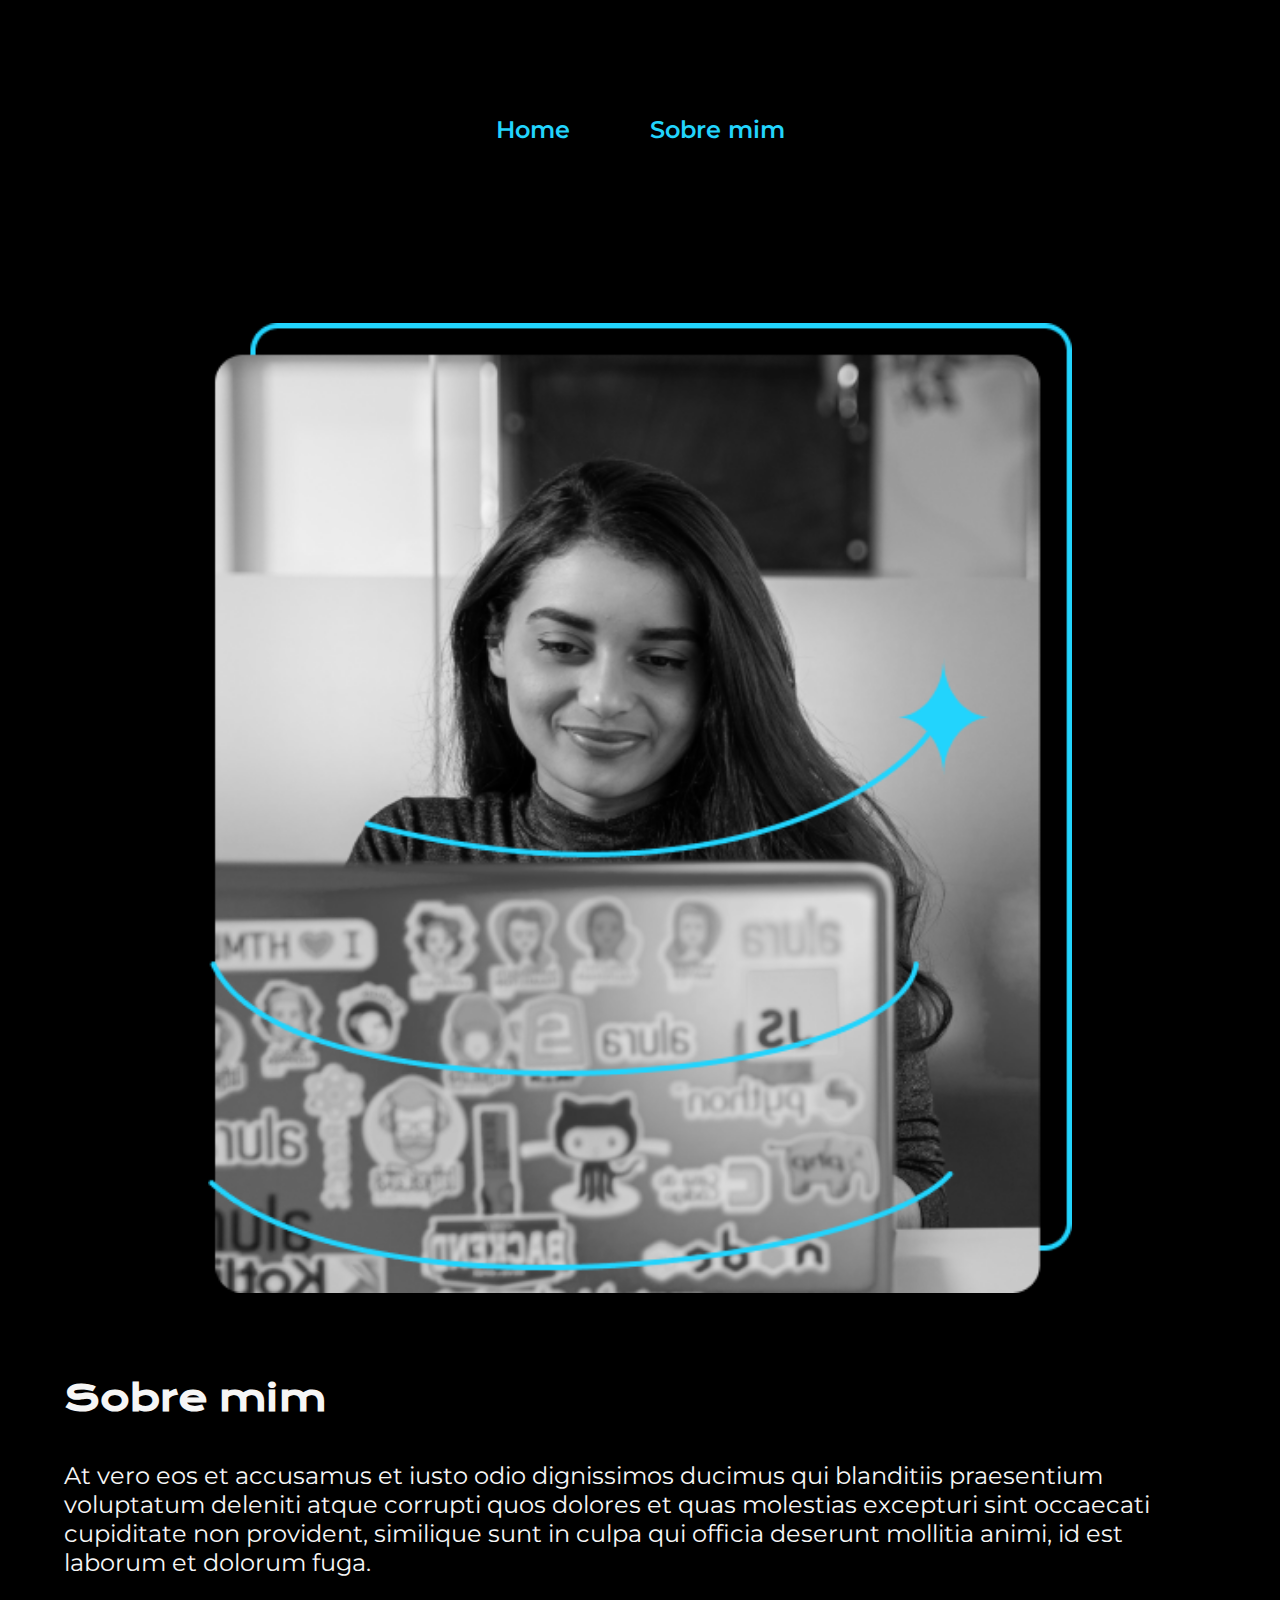
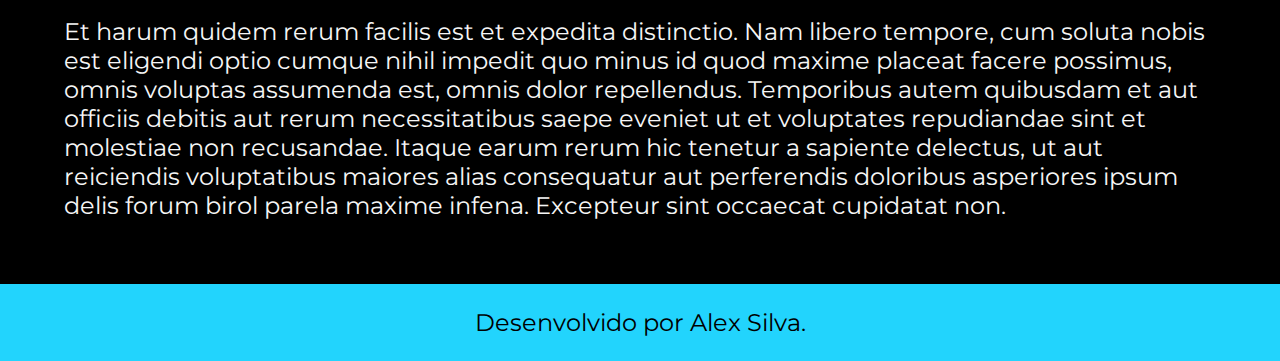
==== about.html @ 1c831cad "Primeiro projeto" ====
<!DOCTYPE html>
<html lang="pt-br">
<head>
    <meta charset="UTF-8">
    <meta http-equiv="X-UA-Compatible" content="IE=edge">
    <meta name="viewport" content="width=device-width, initial-scale=1.0">
    <title>Sobre mim</title>
    <link rel="stylesheet" href="./styles/style.css">
</head>
<body>
    <header class="cabecalho">
        <nav class="cabecalho__menu">
            <a class="cabecalho__menu__link" href="index.html">Home</a>
            <a class="cabecalho__menu__link"href="about.html">Sobre mim</a>
        </nav>
    </header>
    <main class="apresentacao">
        <section class="apresentacao__conteudo">
            <h1 class="apresentacao__conteudo__titulo">Sobre mim</h1>
            <p class="apresentacao__conteudo__texto">At vero eos et accusamus et iusto odio dignissimos ducimus qui blanditiis praesentium voluptatum deleniti atque corrupti quos dolores et quas molestias excepturi sint occaecati cupiditate non provident, similique sunt in culpa qui officia deserunt mollitia animi, id est laborum et dolorum fuga.</p>
            <p class="apresentacao__conteudo__texto">Et harum quidem rerum facilis est et expedita distinctio. Nam libero tempore, cum soluta nobis est eligendi optio cumque nihil impedit quo minus id quod maxime placeat facere possimus, omnis voluptas assumenda est, omnis dolor repellendus. Temporibus autem quibusdam et aut officiis debitis aut rerum necessitatibus saepe eveniet ut et voluptates repudiandae sint et molestiae non recusandae. Itaque earum rerum hic tenetur a sapiente delectus, ut aut reiciendis voluptatibus maiores alias consequatur aut perferendis doloribus asperiores ipsum delis forum birol parela maxime infena. Excepteur sint occaecat cupidatat non.</p>
        </section>
        <img class="apresentacao__imagem" alt="Imagem da Joana Santos programando" src="./assets/Imagem.png">
    </main>
    <footer class="rodape"><p>Desenvolvido por Alex Silva.</p></footer>
</body>
</html>
---- styles/style.css ----
@import url('https://fonts.googleapis.com/css2?family=Krona+One&family=Montserrat:wght@400;600&display=swap');

:root {
    --cor-primaria: #000000;
    --cor-secundaria: #F6F6F6;
    --cor-terciaria: #22D4FD;
    --cor-hover: #272727;
    
    --fonte-primaria: 'Krona One', sans-serif;
    --fonte-secundaria: 'montserrat', sans-serif;
}

* {
    margin: 0;
    padding: 0;
}

body {
    box-sizing: border-box;
    background-color: var(--cor-primaria);
    color: var(--cor-secundaria);
}

.cabecalho {
    padding: 2% 0% 0% 15%;
}

.cabecalho__menu {
    display: flex;
    gap: 80px;
}

.cabecalho__menu__link {
    font-family: var(--fonte-secundaria);
    font-size: 1.5rem;
    font-weight: 600;
    color: var(--cor-terciaria);
    text-decoration: none;
}

.apresentacao {
    padding: 5% 15%;
    display: flex;
    justify-content: space-between;
    align-items: center;
    gap: 82px;
}

.apresentacao__conteudo {
    width: 50%;
    display: flex;
    flex-direction: column;
    gap: 40px;
}

.apresentacao__conteudo__titulo {
    font-size: 2.25rem;
    font-family: var(--fonte-primaria);
}

.titulo-destaque {
    color: var(--cor-terciaria);
}

.apresentacao__conteudo__texto {
    font-size: 1.5rem;
    font-family: var(--fonte-secundaria);
}

.apresentacao__links {
    display: flex;
    flex-direction: column;
    justify-content: space-between;
    align-items: center;
    gap: 32px;

}

.apresentacao__links__subtitulo{
    font-family: var(--fonte-primaria);
    font-size: 1.5rem;
    font-weight: 400;
}

.apresentacao__links__navegacao {
    display: flex;
    justify-content: center;
    gap: 16px;
    border: 2px solid var(--cor-terciaria);
    width: 50%;
    text-align: center;
    border-radius: 8px;
    font-size: 1.5rem;
    font-weight: 600;
    padding: 27px 0;
    text-decoration: none;
    color: var(--cor-secundaria);
    font-family: var(--fonte-secundaria);
}

.apresentacao__links__navegacao:hover{
    background-color: var(--cor-hover);
    padding: 27px;
}

.apresentacao__imagem {
    width: 50%;
}

.rodape {
    padding: 24px;
    color: var(--cor-primaria);
    background-color: var(--cor-terciaria);
    text-align: center;
    font-family: var(--fonte-secundaria);
    font-size: 1.5rem;
    font-weight: 400;
}

@media (max-width: 1280px) {
    .cabecalho{
        padding: 9%;
    }

    .cabecalho__menu {
        justify-content: center;
    }

    .apresentacao{
    flex-direction: column-reverse;
    padding: 5%;
    }

    .apresentacao__conteudo{
        width: auto;
    }

    .apresentacao__imagem {
        width: 75%;
    }
}
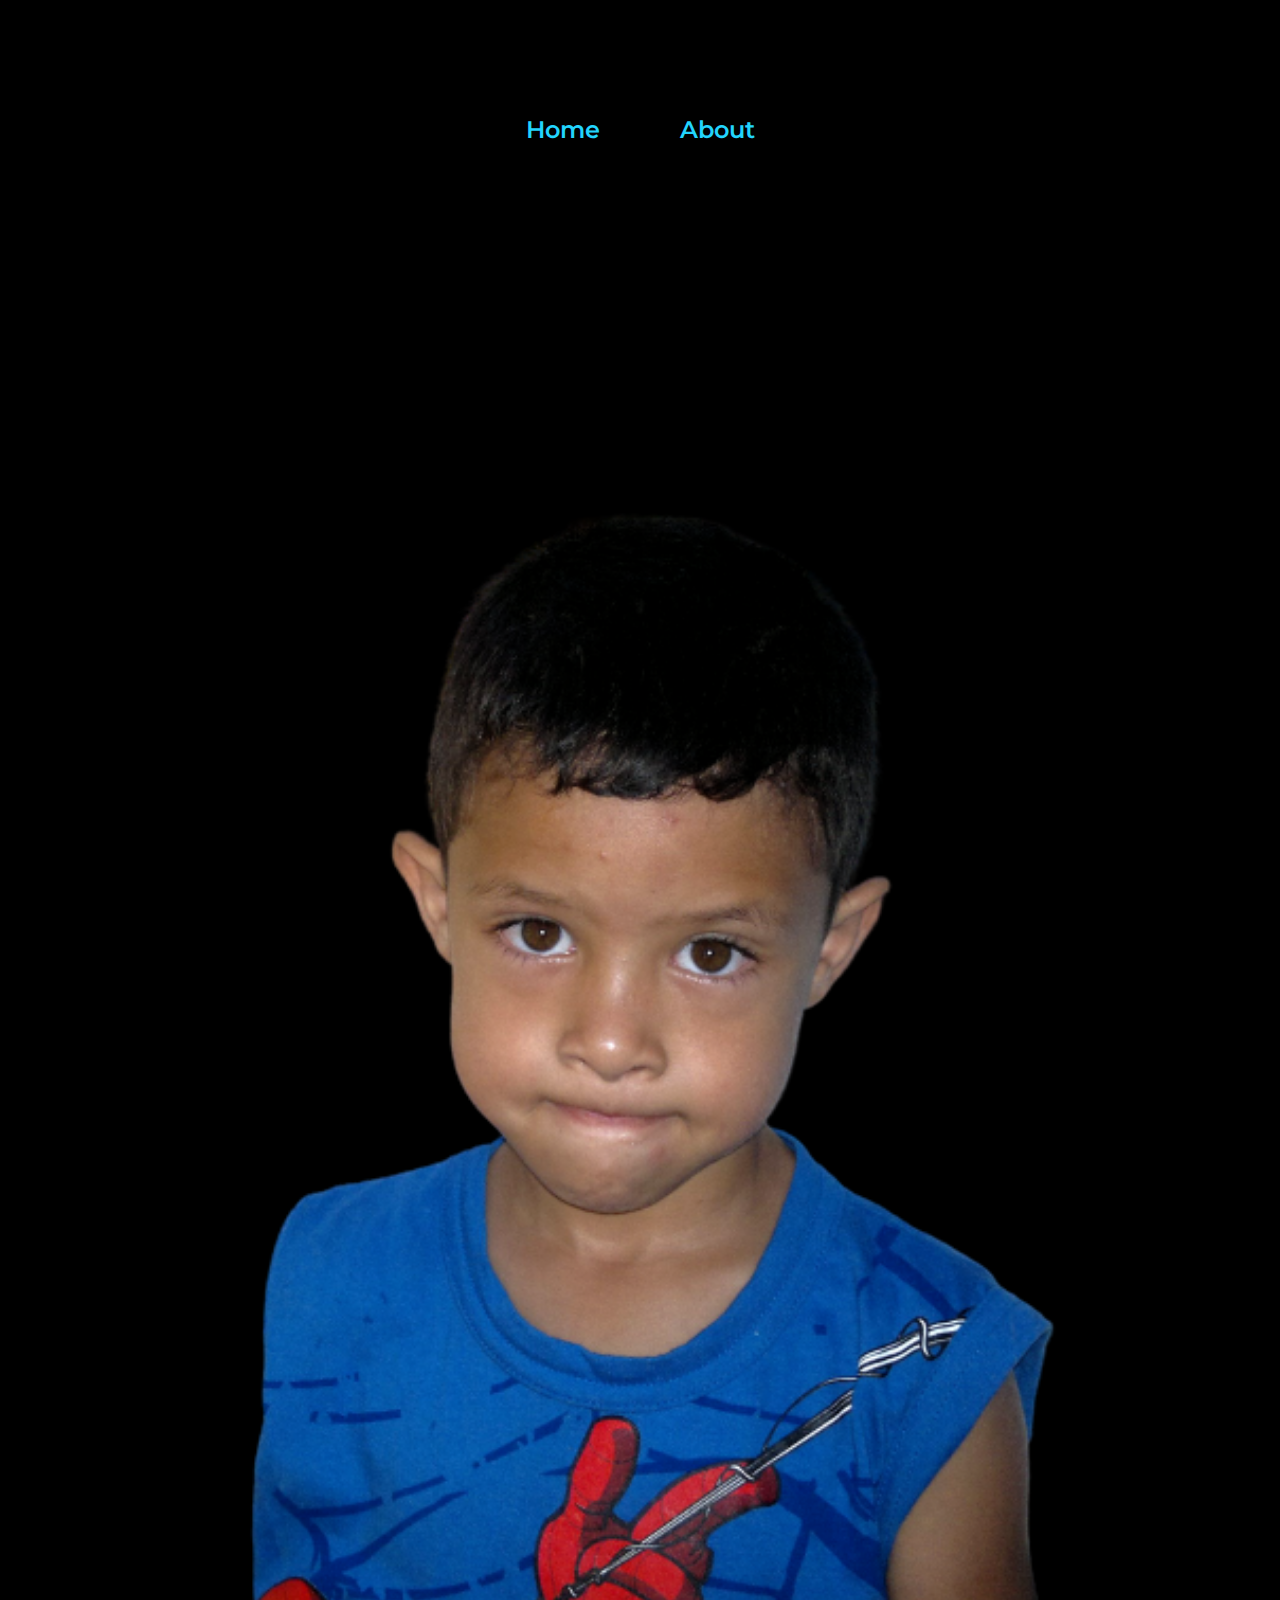
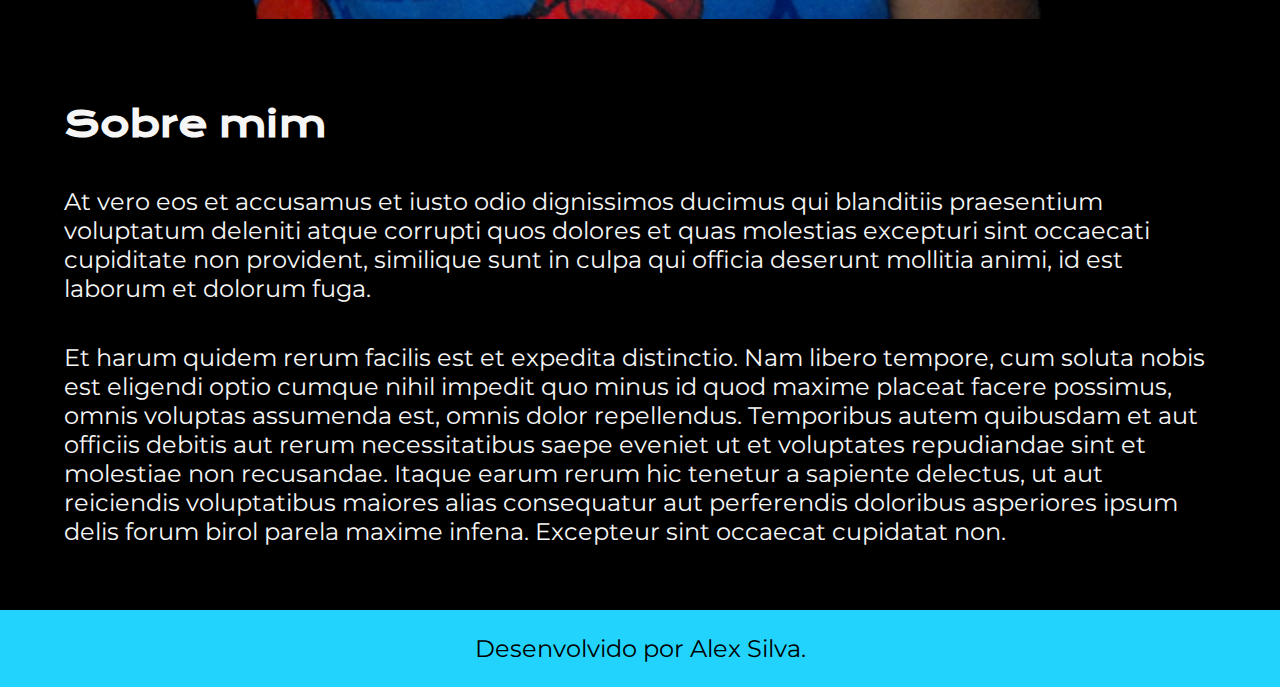
==== commit e0cd3d81: "Atualização" ====
--- a/about.html
+++ b/about.html
@@ -11,7 +11,7 @@
     <header class="cabecalho">
         <nav class="cabecalho__menu">
             <a class="cabecalho__menu__link" href="index.html">Home</a>
-            <a class="cabecalho__menu__link"href="about.html">Sobre mim</a>
+            <a class="cabecalho__menu__link"href="about.html">About</a>
         </nav>
     </header>
     <main class="apresentacao">
@@ -20,7 +20,7 @@
             <p class="apresentacao__conteudo__texto">At vero eos et accusamus et iusto odio dignissimos ducimus qui blanditiis praesentium voluptatum deleniti atque corrupti quos dolores et quas molestias excepturi sint occaecati cupiditate non provident, similique sunt in culpa qui officia deserunt mollitia animi, id est laborum et dolorum fuga.</p>
             <p class="apresentacao__conteudo__texto">Et harum quidem rerum facilis est et expedita distinctio. Nam libero tempore, cum soluta nobis est eligendi optio cumque nihil impedit quo minus id quod maxime placeat facere possimus, omnis voluptas assumenda est, omnis dolor repellendus. Temporibus autem quibusdam et aut officiis debitis aut rerum necessitatibus saepe eveniet ut et voluptates repudiandae sint et molestiae non recusandae. Itaque earum rerum hic tenetur a sapiente delectus, ut aut reiciendis voluptatibus maiores alias consequatur aut perferendis doloribus asperiores ipsum delis forum birol parela maxime infena. Excepteur sint occaecat cupidatat non.</p>
         </section>
-        <img class="apresentacao__imagem" alt="Imagem da Joana Santos programando" src="./assets/Imagem.png">
+        <img class="apresentacao__imagem" alt="Imagem da Joana Santos programando" src="./assets/baixados.png">
     </main>
     <footer class="rodape"><p>Desenvolvido por Alex Silva.</p></footer>
 </body>
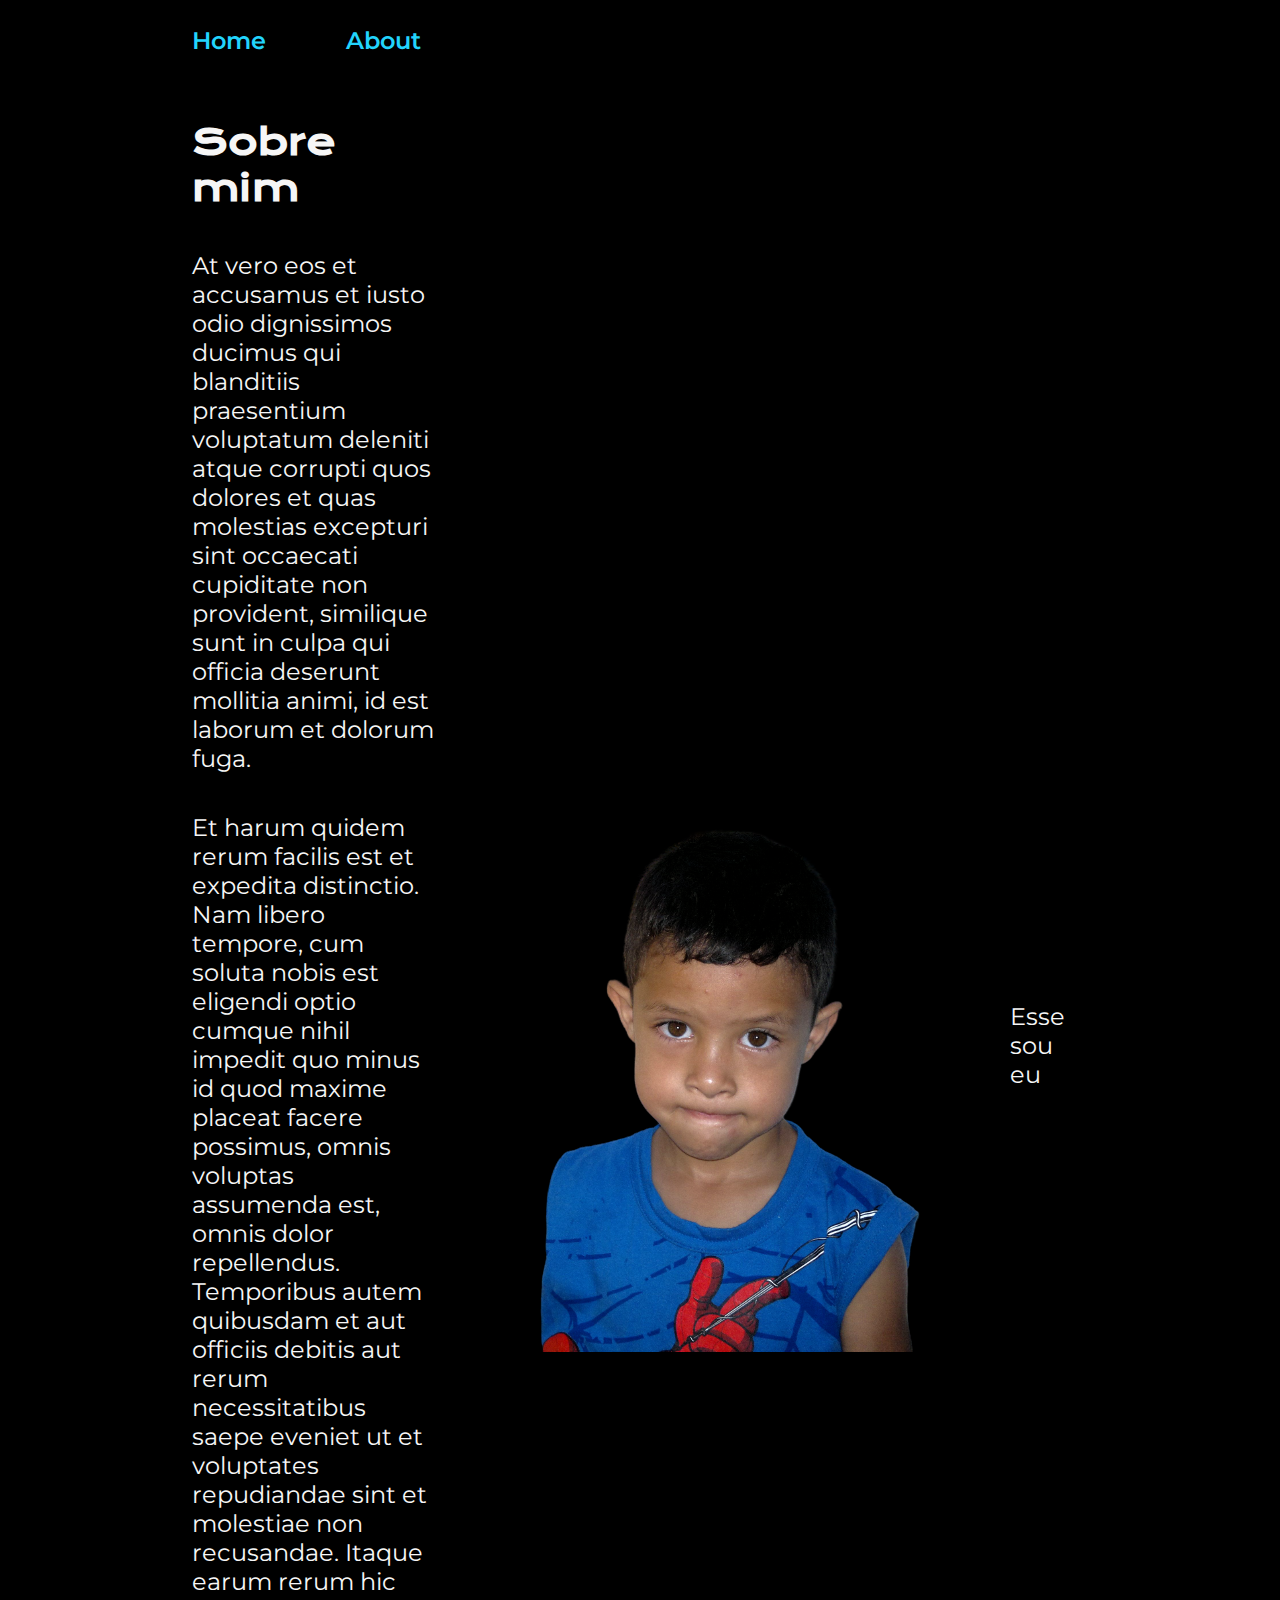
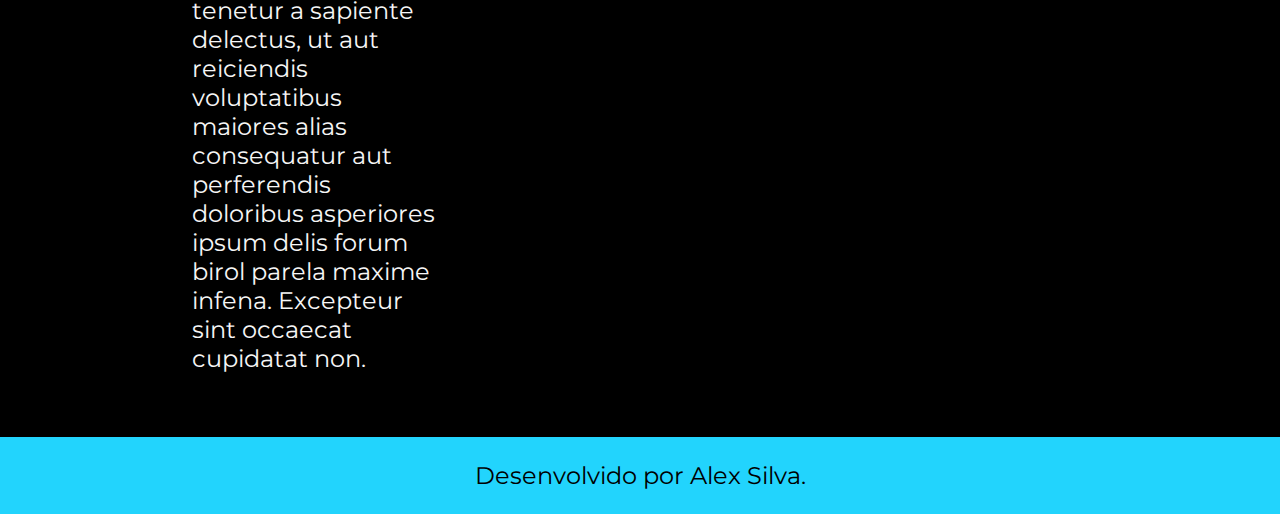
==== commit 4050ade7: "Adicionado texto na foto" ====
--- a/about.html
+++ b/about.html
@@ -21,6 +21,7 @@
             <p class="apresentacao__conteudo__texto">Et harum quidem rerum facilis est et expedita distinctio. Nam libero tempore, cum soluta nobis est eligendi optio cumque nihil impedit quo minus id quod maxime placeat facere possimus, omnis voluptas assumenda est, omnis dolor repellendus. Temporibus autem quibusdam et aut officiis debitis aut rerum necessitatibus saepe eveniet ut et voluptates repudiandae sint et molestiae non recusandae. Itaque earum rerum hic tenetur a sapiente delectus, ut aut reiciendis voluptatibus maiores alias consequatur aut perferendis doloribus asperiores ipsum delis forum birol parela maxime infena. Excepteur sint occaecat cupidatat non.</p>
         </section>
         <img class="apresentacao__imagem" alt="Imagem da Joana Santos programando" src="./assets/baixados.png">
+        <p class="apresentacao__conteudo__texto">Esse sou eu</p>
     </main>
     <footer class="rodape"><p>Desenvolvido por Alex Silva.</p></footer>
 </body>
--- a/styles/style.css
+++ b/styles/style.css
@@ -117,13 +117,19 @@
     font-weight: 400;
 }
 
-@media (max-width: 1280px) {
+@media (max-width: 1000px) {
     .cabecalho{
         padding: 9%;
     }
 
     .cabecalho__menu {
         justify-content: center;
+    }
+
+    body {
+        box-sizing: border-box;
+        background-color: var(--cor-hover);
+        color: var(--cor-secundaria);
     }
 
     .apresentacao{
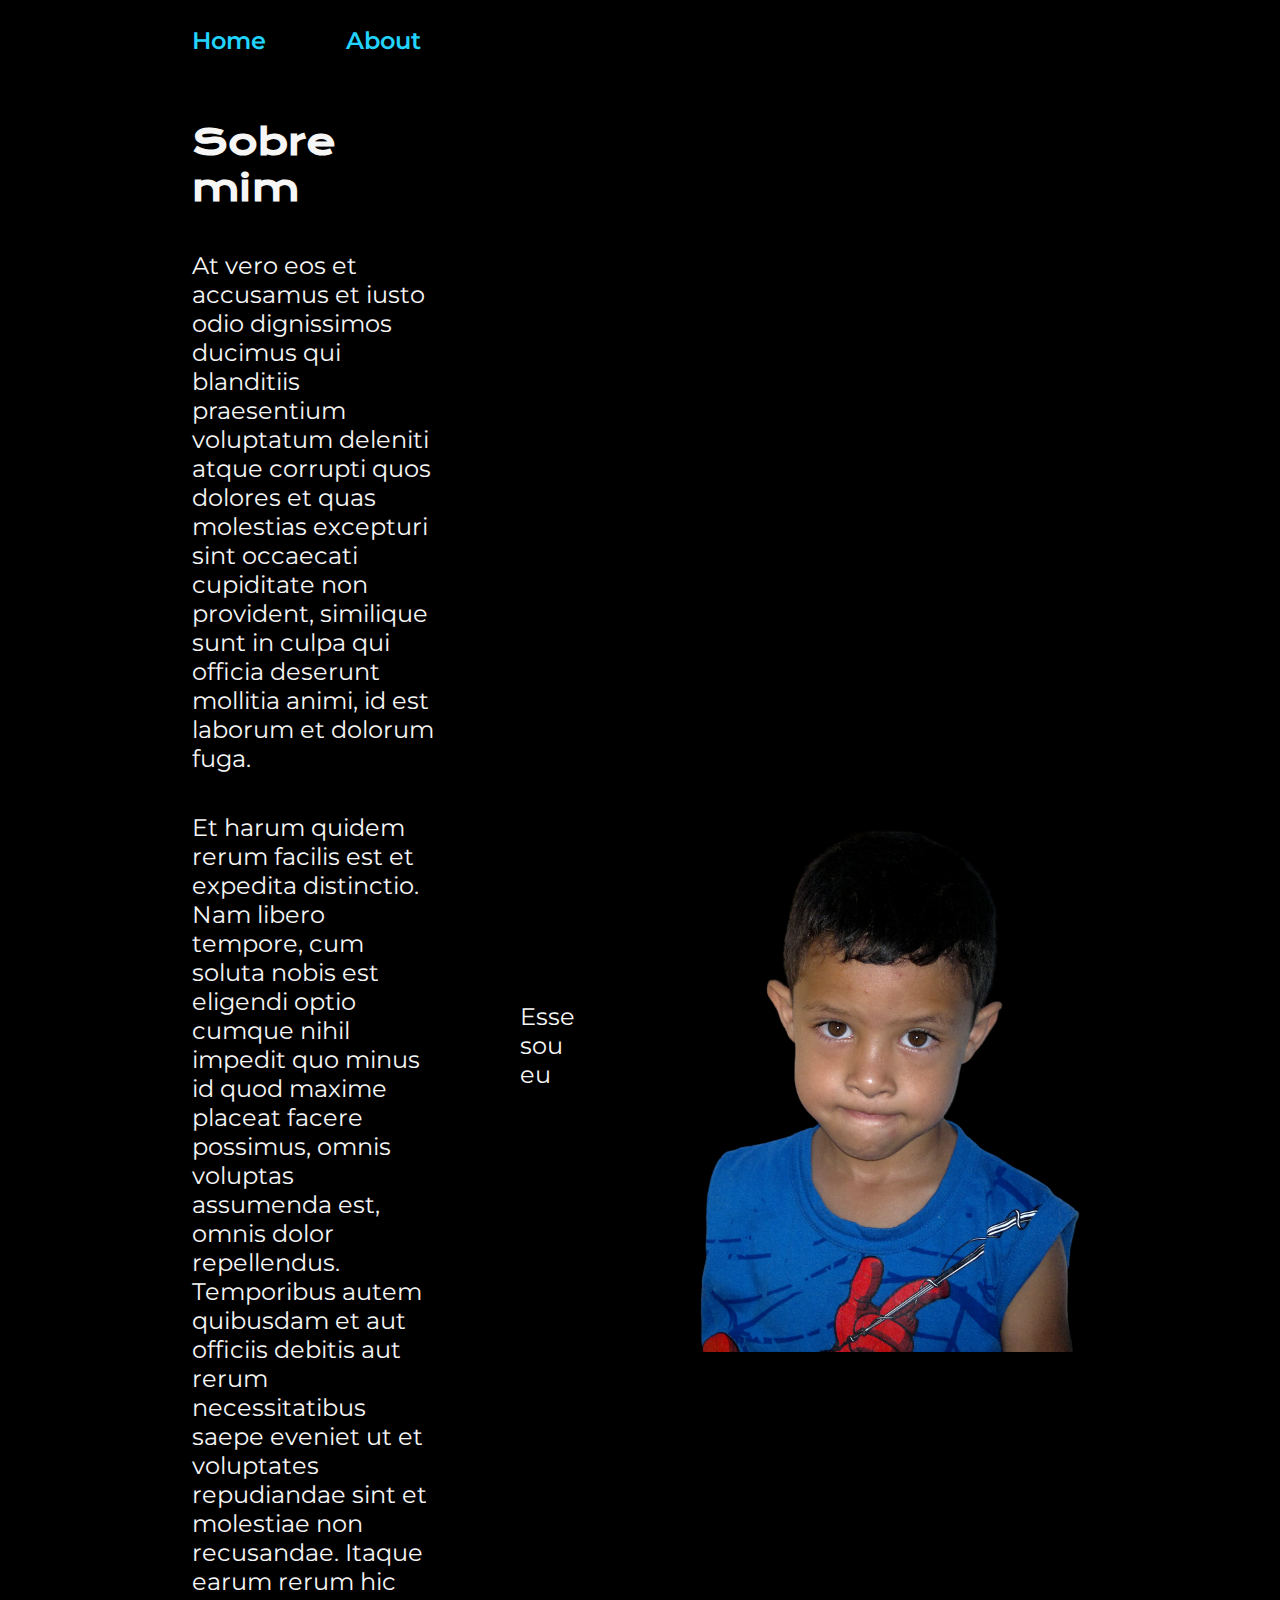
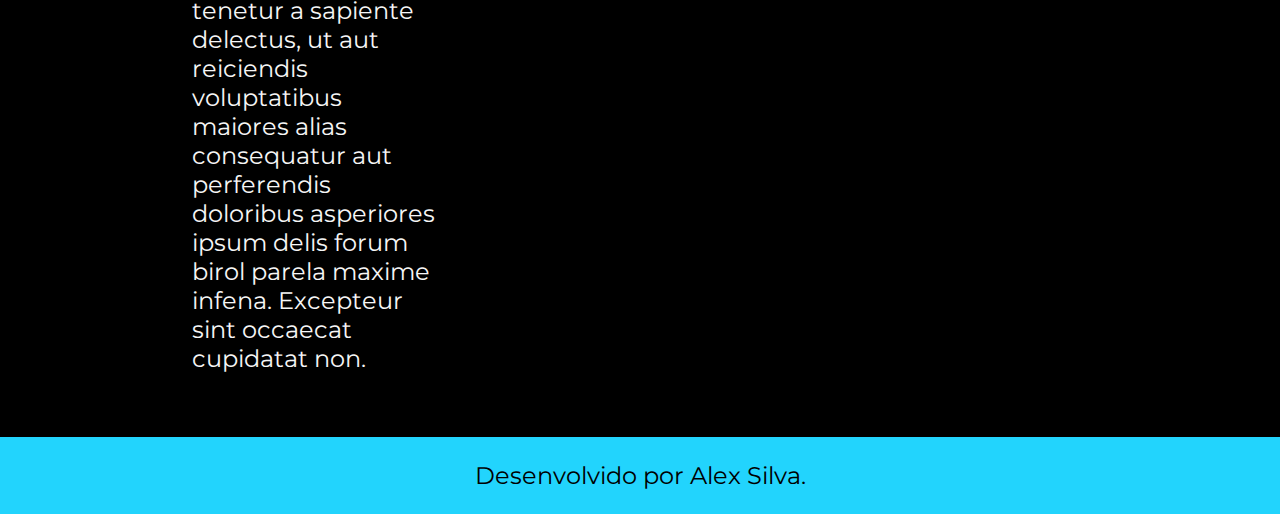
==== commit e5bb4c3a: "Modificação de texto" ====
--- a/about.html
+++ b/about.html
@@ -20,8 +20,8 @@
             <p class="apresentacao__conteudo__texto">At vero eos et accusamus et iusto odio dignissimos ducimus qui blanditiis praesentium voluptatum deleniti atque corrupti quos dolores et quas molestias excepturi sint occaecati cupiditate non provident, similique sunt in culpa qui officia deserunt mollitia animi, id est laborum et dolorum fuga.</p>
             <p class="apresentacao__conteudo__texto">Et harum quidem rerum facilis est et expedita distinctio. Nam libero tempore, cum soluta nobis est eligendi optio cumque nihil impedit quo minus id quod maxime placeat facere possimus, omnis voluptas assumenda est, omnis dolor repellendus. Temporibus autem quibusdam et aut officiis debitis aut rerum necessitatibus saepe eveniet ut et voluptates repudiandae sint et molestiae non recusandae. Itaque earum rerum hic tenetur a sapiente delectus, ut aut reiciendis voluptatibus maiores alias consequatur aut perferendis doloribus asperiores ipsum delis forum birol parela maxime infena. Excepteur sint occaecat cupidatat non.</p>
         </section>
-        <img class="apresentacao__imagem" alt="Imagem da Joana Santos programando" src="./assets/baixados.png">
         <p class="apresentacao__conteudo__texto">Esse sou eu</p>
+        <img class="apresentacao__imagem" alt="Imagem do Arthur" src="./assets/baixados.png">
     </main>
     <footer class="rodape"><p>Desenvolvido por Alex Silva.</p></footer>
 </body>
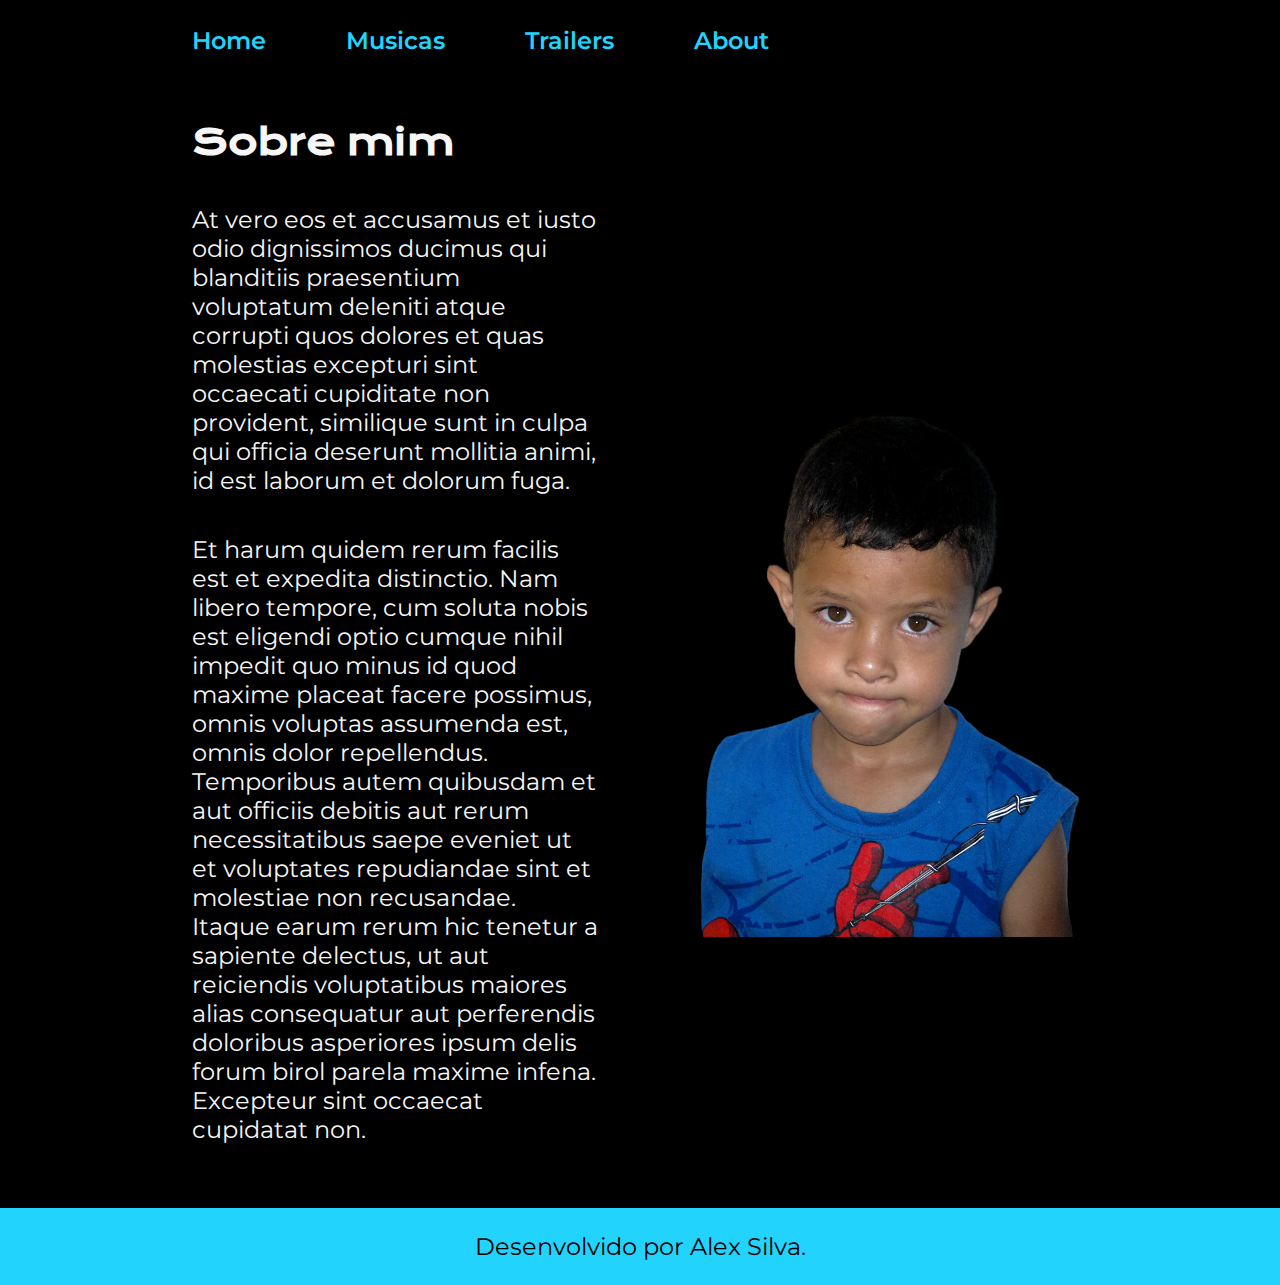
==== commit 6a076388: "Nova atualização da página" ====
--- a/about.html
+++ b/about.html
@@ -10,8 +10,10 @@
 <body>
     <header class="cabecalho">
         <nav class="cabecalho__menu">
-            <a class="cabecalho__menu__link" href="index.html">Home</a>
-            <a class="cabecalho__menu__link"href="about.html">About</a>
+            <a class="cabecalho__menu__link" href="./index.html">Home</a>
+            <a class="cabecalho__menu__link"href= "./music.html">Musicas</a>
+            <a class="cabecalho__menu__link"href="./trailers.html">Trailers</a>
+            <a class="cabecalho__menu__link"href="./about.html">About</a>
         </nav>
     </header>
     <main class="apresentacao">
@@ -20,7 +22,6 @@
             <p class="apresentacao__conteudo__texto">At vero eos et accusamus et iusto odio dignissimos ducimus qui blanditiis praesentium voluptatum deleniti atque corrupti quos dolores et quas molestias excepturi sint occaecati cupiditate non provident, similique sunt in culpa qui officia deserunt mollitia animi, id est laborum et dolorum fuga.</p>
             <p class="apresentacao__conteudo__texto">Et harum quidem rerum facilis est et expedita distinctio. Nam libero tempore, cum soluta nobis est eligendi optio cumque nihil impedit quo minus id quod maxime placeat facere possimus, omnis voluptas assumenda est, omnis dolor repellendus. Temporibus autem quibusdam et aut officiis debitis aut rerum necessitatibus saepe eveniet ut et voluptates repudiandae sint et molestiae non recusandae. Itaque earum rerum hic tenetur a sapiente delectus, ut aut reiciendis voluptatibus maiores alias consequatur aut perferendis doloribus asperiores ipsum delis forum birol parela maxime infena. Excepteur sint occaecat cupidatat non.</p>
         </section>
-        <p class="apresentacao__conteudo__texto">Esse sou eu</p>
         <img class="apresentacao__imagem" alt="Imagem do Arthur" src="./assets/baixados.png">
     </main>
     <footer class="rodape"><p>Desenvolvido por Alex Silva.</p></footer>
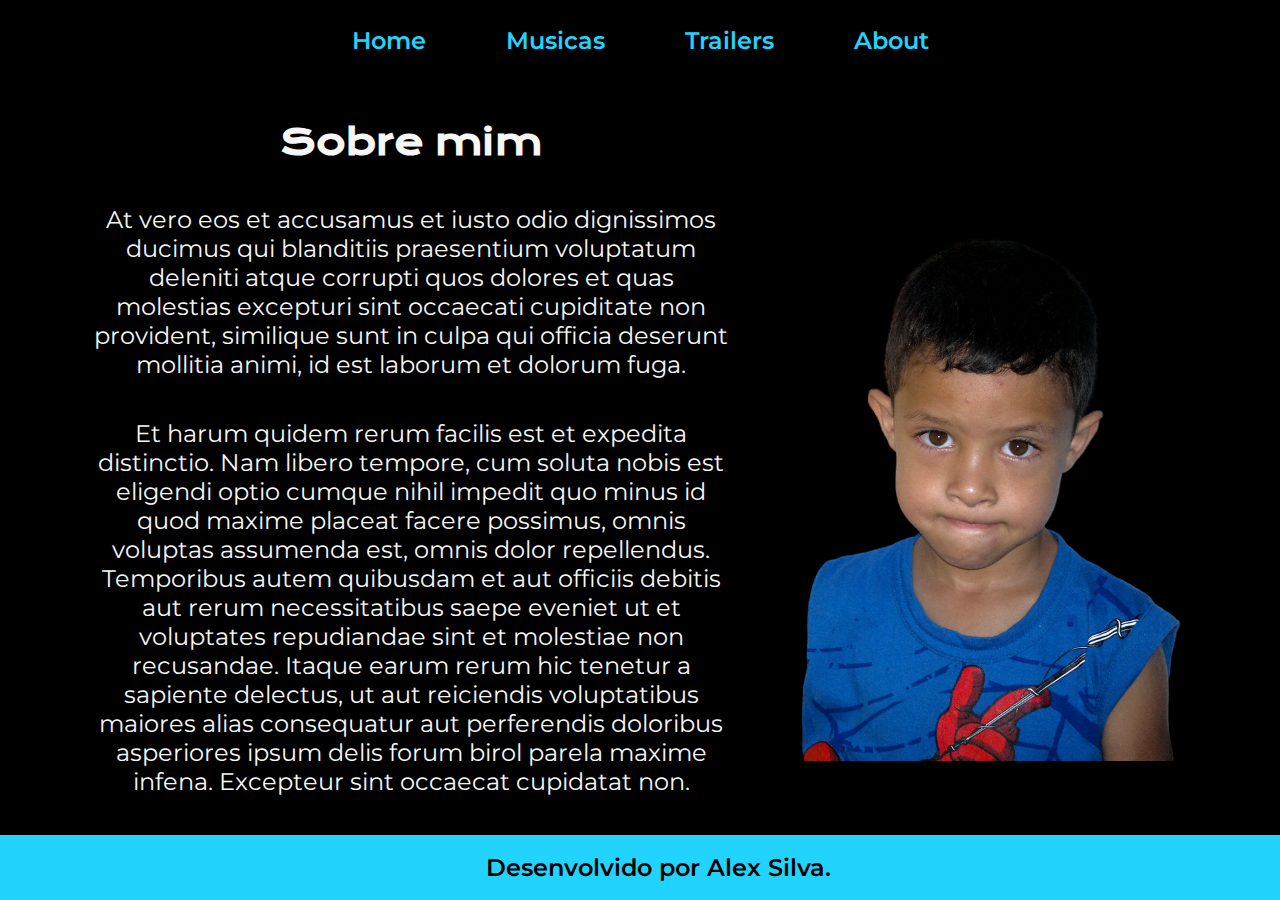
==== commit 4681d8b7: "Atualizações no HTML e CSS 17/02/2023." ====
--- a/about.html
+++ b/about.html
@@ -22,8 +22,11 @@
             <p class="apresentacao__conteudo__texto">At vero eos et accusamus et iusto odio dignissimos ducimus qui blanditiis praesentium voluptatum deleniti atque corrupti quos dolores et quas molestias excepturi sint occaecati cupiditate non provident, similique sunt in culpa qui officia deserunt mollitia animi, id est laborum et dolorum fuga.</p>
             <p class="apresentacao__conteudo__texto">Et harum quidem rerum facilis est et expedita distinctio. Nam libero tempore, cum soluta nobis est eligendi optio cumque nihil impedit quo minus id quod maxime placeat facere possimus, omnis voluptas assumenda est, omnis dolor repellendus. Temporibus autem quibusdam et aut officiis debitis aut rerum necessitatibus saepe eveniet ut et voluptates repudiandae sint et molestiae non recusandae. Itaque earum rerum hic tenetur a sapiente delectus, ut aut reiciendis voluptatibus maiores alias consequatur aut perferendis doloribus asperiores ipsum delis forum birol parela maxime infena. Excepteur sint occaecat cupidatat non.</p>
         </section>
-        <img class="apresentacao__imagem" alt="Imagem do Arthur" src="./assets/baixados.png">
+        <section>
+            <img class="apresentacao__imagem" alt="Imagem do Arthur" src="./assets/baixados.png">
+        </section>
     </main>
+
     <footer class="rodape"><p>Desenvolvido por Alex Silva.</p></footer>
 </body>
 </html>--- a/styles/style.css
+++ b/styles/style.css
@@ -17,16 +17,20 @@
 
 body {
     box-sizing: border-box;
+    margin: 0%;
+    height: 100%;
+    width: 100%;
     background-color: var(--cor-primaria);
     color: var(--cor-secundaria);
 }
 
 .cabecalho {
-    padding: 2% 0% 0% 15%;
+    padding: 2% 0% 0% 0%;
 }
 
 .cabecalho__menu {
     display: flex;
+    justify-content: center;
     gap: 80px;
 }
 
@@ -39,11 +43,12 @@
 }
 
 .apresentacao {
-    padding: 5% 15%;
+    padding: 5% 0%;
     display: flex;
-    justify-content: space-between;
+    justify-content: center;
     align-items: center;
-    gap: 82px;
+    text-align: center;
+    gap: 50px;
 }
 
 .apresentacao__conteudo {
@@ -72,6 +77,7 @@
     flex-direction: column;
     justify-content: space-between;
     align-items: center;
+    text-align: center;
     gap: 32px;
 
 }
@@ -96,6 +102,7 @@
     text-decoration: none;
     color: var(--cor-secundaria);
     font-family: var(--fonte-secundaria);
+    margin: 1em;
 }
 
 .apresentacao__links__navegacao:hover{
@@ -104,17 +111,28 @@
 }
 
 .apresentacao__imagem {
-    width: 50%;
+    width: 100%;
+}
+
+.rodape__container {
+    position: relative;
+    min-height: 100%;
+    left: 0;
+    bottom: 0;
 }
 
 .rodape {
-    padding: 24px;
+    position: absolute;
+    left: 0;
+    bottom: 0;
+    width: 100%;
+    padding: 18px;
     color: var(--cor-primaria);
     background-color: var(--cor-terciaria);
     text-align: center;
     font-family: var(--fonte-secundaria);
     font-size: 1.5rem;
-    font-weight: 400;
+    font-weight: 600;
 }
 
 @media (max-width: 1000px) {
